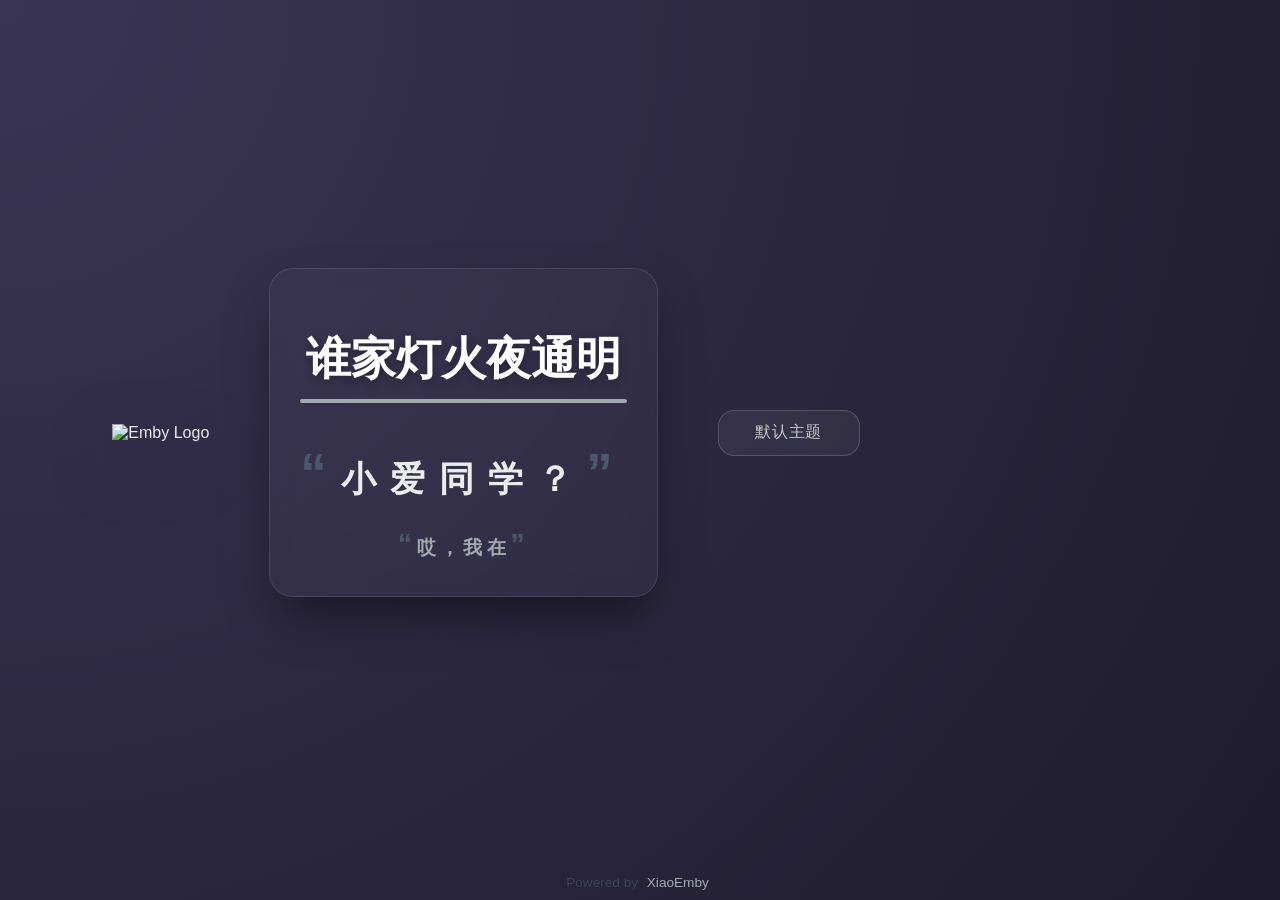
==== xiaomusic/static/index.html @ d4b13f7a "初次提交" ====
<!DOCTYPE html>
<html lang="zh-CN">

<head>
  <meta charset="UTF-8" />
  <link rel="manifest" href="/static/manifest.json" />
  <link rel="icon" href="/static/favicon.ico" />
  <meta name="viewport" content="width=device-width, initial-scale=1.0" />
  <title>小爱音箱操控面板</title>
</head>

<body>
  <div class="container_wrapper">
    <div class="logo">
      <img src="/static/logowhite_1881.png" alt="Emby Logo" />
    </div>
    <div class="desc">
      <h1>谁家灯火夜通明</h1>
      <p class="call">小爱同学？</p>
      <p class="answer">哎，我在</p>
    </div>
    <div class="options">
      <!-- 选择主题 /static/[theme] -->
      <div class="options_list">
        <a href="/static/default/index.html">默认主题</a>
      </div>

    </div>
  </div>
  <footer>
    Powered by <a href="https://github.com/backtracker/xiaoemby">XiaoEmby</a>
  </footer>
  <style>
    @font-face {
      font-family: "得意黑 斜体";
      font-weight: 400;
      src: url("//at.alicdn.com/wf/webfont/603VmyqiyGMz/gJk2ny0v51vn.woff2") format("woff2"),
        url("//at.alicdn.com/wf/webfont/603VmyqiyGMz/e2C1wSBHH86h.woff") format("woff");
      font-display: swap;
    }

    @font-face {
      font-family: "阿里妈妈数黑体 Bold";
      font-weight: 700;
      src: url("//at.alicdn.com/wf/webfont/603VmyqiyGMz/4DWYdFK3dz5J.woff2") format("woff2"),
        url("//at.alicdn.com/wf/webfont/603VmyqiyGMz/V7EBEKlNSdxC.woff") format("woff");
      font-display: swap;
    }

    body {
      background: radial-gradient(circle at top left, #3a3555, #1e1b2e);
      color: #ebedec;
      height: 100vh;
      height: 100dvh;
      margin: 0;
      font-family: -apple-system, BlinkMacSystemFont, "Segoe UI", Roboto, "Helvetica Neue", Arial, sans-serif;
      display: flex;
      flex-direction: column;
      overflow-y: auto;
    }

    .container_wrapper {
      display: flex;
      flex: 1;
      justify-content: center;
      align-items: center;
      flex-wrap: wrap;
      padding: 20px;
      gap: 40px;
      box-sizing: border-box;
    }

    h1 {
      font-weight: 700;
      color: #fff;
      max-width: 600px;
      font-family: "得意黑 斜体", sans-serif;
      font-size: 2.8em;
      margin-bottom: 30px;
      text-shadow: 0 4px 10px rgba(0, 0, 0, 0.3);
      position: relative;
    }

    h1::after {
      content: "";
      display: block;
      height: 4px;
      background: #a2a9af;
      margin-top: 10px;
      border-radius: 2px;
    }

    .container_wrapper .logo img {
      width: 160px;
      height: auto;
      filter: drop-shadow(0 20px 30px rgba(0, 0, 0, 0.5));
      transition: transform 0.5s cubic-bezier(0.175, 0.885, 0.32, 1.275);
    }

    .container_wrapper .logo img:hover {
      transform: scale(1.05) rotate(5deg);
    }

    .desc {
      text-align: center;
      margin: 20px;
      padding: 30px;
      background: rgba(255, 255, 255, 0.03);
      backdrop-filter: blur(10px);
      border-radius: 24px;
      border: 1px solid rgba(255, 255, 255, 0.1);
      box-shadow: 0 25px 50px -12px rgba(0, 0, 0, 0.5);
    }

    .desc p {
      font-size: 1.2em;
      margin: 0;
      padding: 0;
      font-family: "阿里妈妈数黑体 Bold";
      font-weight: 800;
    }

    p.call {
      letter-spacing: 0.4em;
      font-size: 2.2em;
      line-height: 1.5;
      font-style: normal;
    }

    p.answer {
      letter-spacing: 0.23em;
      line-height: 1.5;
      font-style: normal;
      color: #a2a9af;
      margin-top: 10px;
    }

    .desc p::before,
    .desc p::after {
      font-family: "Lucida Sans", "Lucida Sans Regular", "Lucida Grande",
        "Lucida Sans Unicode", Geneva, Verdana, sans-serif;
      font-size: 1.5em;
      color: #4c5870;
    }

    .desc p::before {
      content: "“";
    }

    .desc p::after {
      content: "”";
    }

    .options {
      display: grid;
      grid-template-columns: repeat(2, 1fr);
      user-select: none;
      gap: 12px;
      max-width: 400px;
    }

    @media screen and (min-width: 1200px) {
      .options {
        grid-template-columns: repeat(3, 1fr);
        max-width: 540px;
      }
    }

    .options .options_list {
      font-size: 1em;
      position: relative;
      border: 1px solid rgba(162, 169, 175, 0.3);
      border-radius: 16px;
      background: rgba(255, 255, 255, 0.05);
      transition: all 0.4s cubic-bezier(0.4, 0, 0.2, 1);
      width: auto;
      min-width: 140px;
      height: 44px;
      display: flex;
      align-items: center;
      justify-content: center;
      overflow: hidden;
    }

    .options .options_list:hover {
      background: rgba(255, 255, 255, 0.1);
      border-color: rgba(255, 255, 255, 0.5);
      transform: translateY(-2px);
      box-shadow: 0 10px 20px rgba(0, 0, 0, 0.2);
    }

    .options .options_list:active {
      transform: translateY(0);
    }

    .options a {
      color: rgba(235, 237, 236, 0.8);
      text-decoration: none;
      width: 100%;
      height: 100%;
      display: flex;
      align-items: center;
      justify-content: center;
      transition: color 0.3s ease;
      font-weight: 500;
      letter-spacing: 0.05em;
    }

    .options .options_list:hover a {
      color: #fff;
    }

    @media screen and (max-width: 1024px) {
      .container_wrapper {
        gap: 20px;
        padding-top: 20px;
      }
      h1 {
        font-size: 1.8em;
        text-align: center;
        margin-bottom: 15px;
      }
      h1::after {
        margin: 8px auto;
      }
      .container_wrapper .logo img {
        width: 120px;
      }
    }

    @media screen and (max-width: 510px) {
      .container_wrapper {
        flex-direction: column;
        justify-content: center;
        flex-wrap: nowrap;
        gap: 4px;
        padding: 8px;
      }
      .container_wrapper .logo img {
        width: 70px;
      }
      .desc {
        padding: 10px;
        margin: 5px;
        border-radius: 12px;
      }
      h1 {
        font-size: 1.3em;
        margin-bottom: 6px;
      }
      h1::after {
        height: 2px;
        margin: 4px auto;
      }
      .options {
        display: grid;
        grid-template-columns: repeat(2, 1fr);
        gap: 6px;
        width: 100%;
        max-width: 290px;
      }
      .options .options_list {
        width: auto;
        font-size: 0.8em;
        height: 34px;
        min-width: 120px;
        border-radius: 8px;
      }
      p.call {
        font-size: 1.1em;
      }
      p.answer {
        font-size: 0.8em;
        margin-top: 2px;
      }
    }

    /* 针对极矮屏幕（如 iPhone SE 1代/小窗模式）的特殊优化 */
    @media screen and (max-height: 600px) and (max-width: 510px) {
      .container_wrapper {
        gap: 5px;
      }
      .container_wrapper .logo img {
        width: 60px;
      }
      .desc {
        padding: 8px;
      }
      p.call {
        font-size: 1em;
      }
      .options .options_list {
        height: 32px;
      }
    }

    footer {
      padding: 10px;
      text-align: center;
      color: rgba(76, 88, 112, 0.6);
      font-size: 0.85em;
    }

    footer a {
      color: #a2a9af;
      text-decoration: none;
      margin: 0 5px;
      border-bottom: 1px solid transparent;
      transition: all 0.3s ease;
    }

    footer a:hover {
      color: #fff;
      border-bottom-color: #fff;
    }
  </style>
</body>

</html>
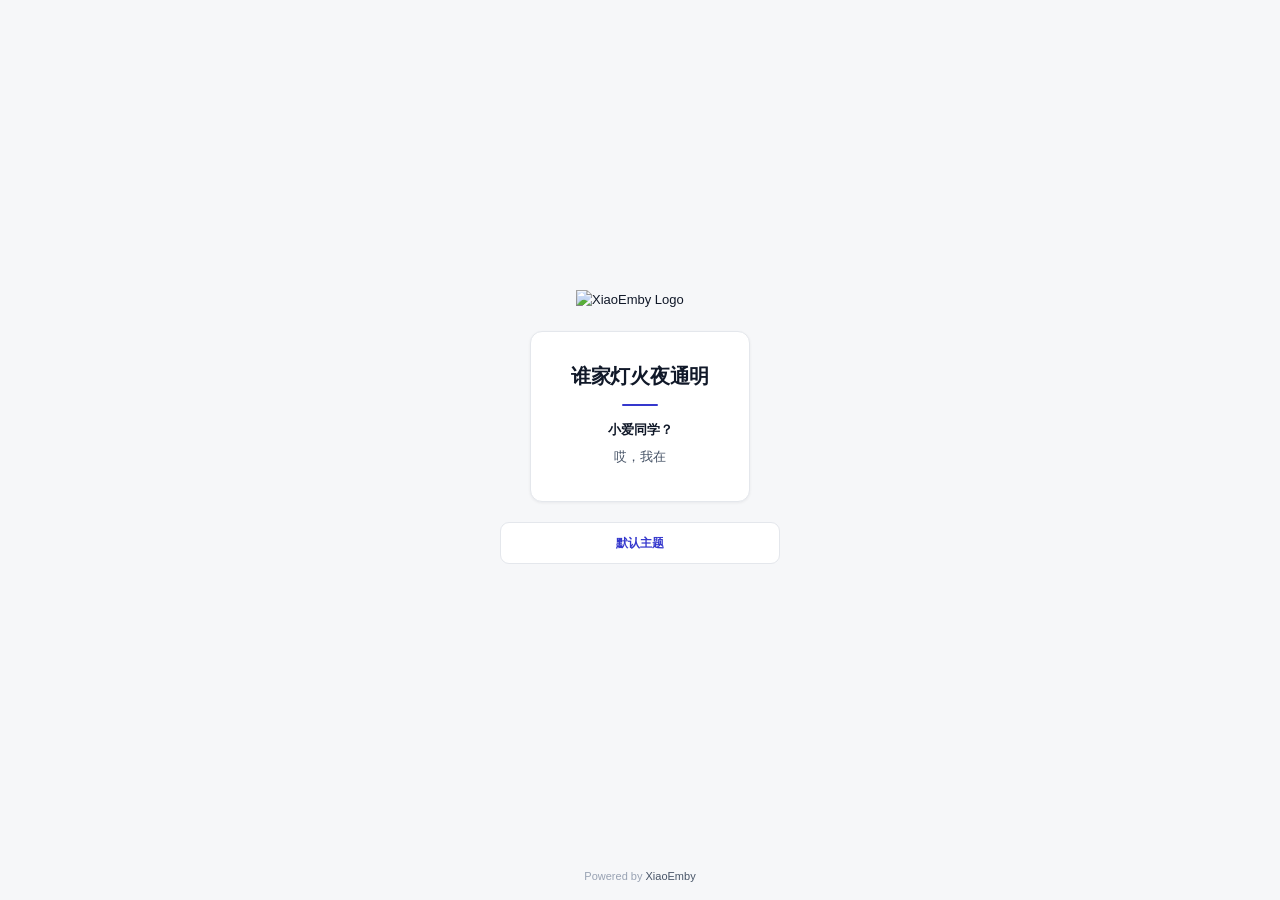
==== commit 28526568: "feat: 设置页重构、Emby 用户登录上报与定时开关语音口令 (v0.0.18-rc3)" ====
--- a/xiaomusic/static/index.html
+++ b/xiaomusic/static/index.html
@@ -6,13 +6,114 @@
   <link rel="manifest" href="/static/manifest.json" />
   <link rel="icon" href="/static/favicon.ico" />
   <meta name="viewport" content="width=device-width, initial-scale=1.0" />
-  <title>小爱音箱操控面板</title>
+  <title>XiaoEmby</title>
+  <style>
+    :root {
+      --bg: #f6f7f9;
+      --card: #fff;
+      --ink: #101828;
+      --sub: #475467;
+      --muted: #98a2b3;
+      --line: #e4e7ec;
+      --accent: #3538cd;
+      --accent-bg: #eef2ff;
+      --radius: 12px;
+      --shadow: 0 1px 3px rgba(16, 24, 40, .06);
+    }
+    * { box-sizing: border-box; }
+    body {
+      margin: 0;
+      min-height: 100vh;
+      min-height: 100dvh;
+      background: var(--bg);
+      color: var(--ink);
+      font: 13px/1.6 -apple-system, BlinkMacSystemFont, "Segoe UI", Roboto, "Microsoft YaHei", sans-serif;
+      display: flex;
+      flex-direction: column;
+    }
+    .container_wrapper {
+      flex: 1;
+      display: flex;
+      flex-direction: column;
+      align-items: center;
+      justify-content: center;
+      gap: 20px;
+      padding: 40px 20px;
+    }
+    .logo img { width: 128px; height: auto; display: block; }
+    .desc {
+      text-align: center;
+      background: var(--card);
+      border: 1px solid var(--line);
+      border-radius: var(--radius);
+      box-shadow: var(--shadow);
+      padding: 28px 40px;
+      max-width: 520px;
+    }
+    h1 {
+      margin: 0 0 14px;
+      font-size: 20px;
+      font-weight: 650;
+      letter-spacing: -.3px;
+    }
+    h1::after {
+      content: "";
+      display: block;
+      width: 36px;
+      height: 2px;
+      background: var(--accent);
+      margin: 12px auto 0;
+      border-radius: 2px;
+    }
+    .desc p { margin: 6px 0; font-size: 13px; color: var(--sub); }
+    p.call { color: var(--ink); font-weight: 600; }
+    .options {
+      display: grid;
+      grid-template-columns: 1fr;
+      gap: 10px;
+      width: 100%;
+      max-width: 280px;
+    }
+    .options .options_list {
+      border: 1px solid var(--line);
+      border-radius: 9px;
+      background: #fff;
+      transition: border-color .15s, background .15s;
+    }
+    .options .options_list:hover {
+      border-color: var(--accent);
+      background: var(--accent-bg);
+    }
+    .options a {
+      display: flex;
+      align-items: center;
+      justify-content: center;
+      height: 40px;
+      color: var(--accent);
+      text-decoration: none;
+      font-weight: 600;
+      font-size: 12px;
+    }
+    footer {
+      text-align: center;
+      padding: 14px;
+      color: var(--muted);
+      font-size: 11px;
+    }
+    footer a { color: var(--sub); text-decoration: none; }
+    footer a:hover { color: var(--accent); }
+    @media screen and (max-width: 510px) {
+      .logo img { width: 92px; }
+      .desc { padding: 20px; }
+      h1 { font-size: 17px; }
+    }
+  </style>
 </head>
 
 <body>
   <div class="container_wrapper">
     <div class="logo">
-      <img src="/static/logowhite_1881.png" alt="Emby Logo" />
+      <img src="/static/logowhite_1881.png" alt="XiaoEmby Logo" />
     </div>
     <div class="desc">
       <h1>谁家灯火夜通明</h1>
@@ -20,300 +121,14 @@
       <p class="answer">哎，我在</p>
     </div>
     <div class="options">
-      <!-- 选择主题 /static/[theme] -->
       <div class="options_list">
         <a href="/static/default/index.html">默认主题</a>
       </div>
-
     </div>
   </div>
   <footer>
     Powered by <a href="https://github.com/backtracker/xiaoemby">XiaoEmby</a>
   </footer>
-  <style>
-    @font-face {
-      font-family: "得意黑 斜体";
-      font-weight: 400;
-      src: url("//at.alicdn.com/wf/webfont/603VmyqiyGMz/gJk2ny0v51vn.woff2") format("woff2"),
-        url("//at.alicdn.com/wf/webfont/603VmyqiyGMz/e2C1wSBHH86h.woff") format("woff");
-      font-display: swap;
-    }
-
-    @font-face {
-      font-family: "阿里妈妈数黑体 Bold";
-      font-weight: 700;
-      src: url("//at.alicdn.com/wf/webfont/603VmyqiyGMz/4DWYdFK3dz5J.woff2") format("woff2"),
-        url("//at.alicdn.com/wf/webfont/603VmyqiyGMz/V7EBEKlNSdxC.woff") format("woff");
-      font-display: swap;
-    }
-
-    body {
-      background: radial-gradient(circle at top left, #3a3555, #1e1b2e);
-      color: #ebedec;
-      height: 100vh;
-      height: 100dvh;
-      margin: 0;
-      font-family: -apple-system, BlinkMacSystemFont, "Segoe UI", Roboto, "Helvetica Neue", Arial, sans-serif;
-      display: flex;
-      flex-direction: column;
-      overflow-y: auto;
-    }
-
-    .container_wrapper {
-      display: flex;
-      flex: 1;
-      justify-content: center;
-      align-items: center;
-      flex-wrap: wrap;
-      padding: 20px;
-      gap: 40px;
-      box-sizing: border-box;
-    }
-
-    h1 {
-      font-weight: 700;
-      color: #fff;
-      max-width: 600px;
-      font-family: "得意黑 斜体", sans-serif;
-      font-size: 2.8em;
-      margin-bottom: 30px;
-      text-shadow: 0 4px 10px rgba(0, 0, 0, 0.3);
-      position: relative;
-    }
-
-    h1::after {
-      content: "";
-      display: block;
-      height: 4px;
-      background: #a2a9af;
-      margin-top: 10px;
-      border-radius: 2px;
-    }
-
-    .container_wrapper .logo img {
-      width: 160px;
-      height: auto;
-      filter: drop-shadow(0 20px 30px rgba(0, 0, 0, 0.5));
-      transition: transform 0.5s cubic-bezier(0.175, 0.885, 0.32, 1.275);
-    }
-
-    .container_wrapper .logo img:hover {
-      transform: scale(1.05) rotate(5deg);
-    }
-
-    .desc {
-      text-align: center;
-      margin: 20px;
-      padding: 30px;
-      background: rgba(255, 255, 255, 0.03);
-      backdrop-filter: blur(10px);
-      border-radius: 24px;
-      border: 1px solid rgba(255, 255, 255, 0.1);
-      box-shadow: 0 25px 50px -12px rgba(0, 0, 0, 0.5);
-    }
-
-    .desc p {
-      font-size: 1.2em;
-      margin: 0;
-      padding: 0;
-      font-family: "阿里妈妈数黑体 Bold";
-      font-weight: 800;
-    }
-
-    p.call {
-      letter-spacing: 0.4em;
-      font-size: 2.2em;
-      line-height: 1.5;
-      font-style: normal;
-    }
-
-    p.answer {
-      letter-spacing: 0.23em;
-      line-height: 1.5;
-      font-style: normal;
-      color: #a2a9af;
-      margin-top: 10px;
-    }
-
-    .desc p::before,
-    .desc p::after {
-      font-family: "Lucida Sans", "Lucida Sans Regular", "Lucida Grande",
-        "Lucida Sans Unicode", Geneva, Verdana, sans-serif;
-      font-size: 1.5em;
-      color: #4c5870;
-    }
-
-    .desc p::before {
-      content: "“";
-    }
-
-    .desc p::after {
-      content: "”";
-    }
-
-    .options {
-      display: grid;
-      grid-template-columns: repeat(2, 1fr);
-      user-select: none;
-      gap: 12px;
-      max-width: 400px;
-    }
-
-    @media screen and (min-width: 1200px) {
-      .options {
-        grid-template-columns: repeat(3, 1fr);
-        max-width: 540px;
-      }
-    }
-
-    .options .options_list {
-      font-size: 1em;
-      position: relative;
-      border: 1px solid rgba(162, 169, 175, 0.3);
-      border-radius: 16px;
-      background: rgba(255, 255, 255, 0.05);
-      transition: all 0.4s cubic-bezier(0.4, 0, 0.2, 1);
-      width: auto;
-      min-width: 140px;
-      height: 44px;
-      display: flex;
-      align-items: center;
-      justify-content: center;
-      overflow: hidden;
-    }
-
-    .options .options_list:hover {
-      background: rgba(255, 255, 255, 0.1);
-      border-color: rgba(255, 255, 255, 0.5);
-      transform: translateY(-2px);
-      box-shadow: 0 10px 20px rgba(0, 0, 0, 0.2);
-    }
-
-    .options .options_list:active {
-      transform: translateY(0);
-    }
-
-    .options a {
-      color: rgba(235, 237, 236, 0.8);
-      text-decoration: none;
-      width: 100%;
-      height: 100%;
-      display: flex;
-      align-items: center;
-      justify-content: center;
-      transition: color 0.3s ease;
-      font-weight: 500;
-      letter-spacing: 0.05em;
-    }
-
-    .options .options_list:hover a {
-      color: #fff;
-    }
-
-    @media screen and (max-width: 1024px) {
-      .container_wrapper {
-        gap: 20px;
-        padding-top: 20px;
-      }
-      h1 {
-        font-size: 1.8em;
-        text-align: center;
-        margin-bottom: 15px;
-      }
-      h1::after {
-        margin: 8px auto;
-      }
-      .container_wrapper .logo img {
-        width: 120px;
-      }
-    }
-
-    @media screen and (max-width: 510px) {
-      .container_wrapper {
-        flex-direction: column;
-        justify-content: center;
-        flex-wrap: nowrap;
-        gap: 4px;
-        padding: 8px;
-      }
-      .container_wrapper .logo img {
-        width: 70px;
-      }
-      .desc {
-        padding: 10px;
-        margin: 5px;
-        border-radius: 12px;
-      }
-      h1 {
-        font-size: 1.3em;
-        margin-bottom: 6px;
-      }
-      h1::after {
-        height: 2px;
-        margin: 4px auto;
-      }
-      .options {
-        display: grid;
-        grid-template-columns: repeat(2, 1fr);
-        gap: 6px;
-        width: 100%;
-        max-width: 290px;
-      }
-      .options .options_list {
-        width: auto;
-        font-size: 0.8em;
-        height: 34px;
-        min-width: 120px;
-        border-radius: 8px;
-      }
-      p.call {
-        font-size: 1.1em;
-      }
-      p.answer {
-        font-size: 0.8em;
-        margin-top: 2px;
-      }
-    }
-
-    /* 针对极矮屏幕（如 iPhone SE 1代/小窗模式）的特殊优化 */
-    @media screen and (max-height: 600px) and (max-width: 510px) {
-      .container_wrapper {
-        gap: 5px;
-      }
-      .container_wrapper .logo img {
-        width: 60px;
-      }
-      .desc {
-        padding: 8px;
-      }
-      p.call {
-        font-size: 1em;
-      }
-      .options .options_list {
-        height: 32px;
-      }
-    }
-
-    footer {
-      padding: 10px;
-      text-align: center;
-      color: rgba(76, 88, 112, 0.6);
-      font-size: 0.85em;
-    }
-
-    footer a {
-      color: #a2a9af;
-      text-decoration: none;
-      margin: 0 5px;
-      border-bottom: 1px solid transparent;
-      transition: all 0.3s ease;
-    }
-
-    footer a:hover {
-      color: #fff;
-      border-bottom-color: #fff;
-    }
-  </style>
 </body>
 
 </html>
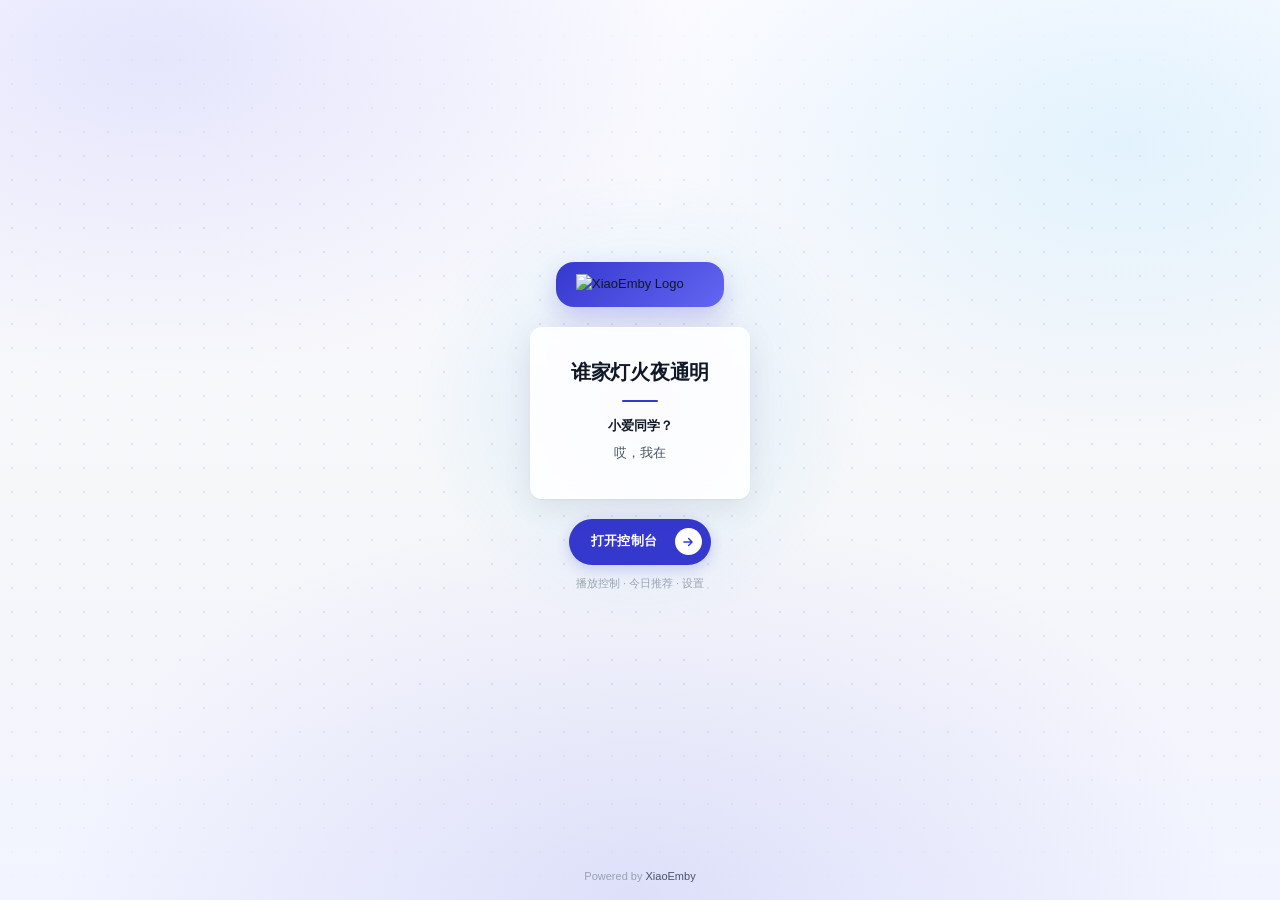
==== commit dea7cc36: "style(home): 重设计首页背景与主行动按钮" ====
--- a/xiaomusic/static/index.html
+++ b/xiaomusic/static/index.html
@@ -25,14 +25,36 @@
       margin: 0;
       min-height: 100vh;
       min-height: 100dvh;
-      background: var(--bg);
+      background:
+        radial-gradient(900px 520px at 12% 6%, rgba(99, 102, 241, .14), transparent 62%),
+        radial-gradient(760px 480px at 88% 16%, rgba(56, 189, 248, .12), transparent 64%),
+        radial-gradient(900px 600px at 50% 100%, rgba(53, 56, 205, .11), transparent 66%),
+        linear-gradient(180deg, #fbfbff 0%, var(--bg) 55%, #f2f4ff 100%);
       color: var(--ink);
       font: 13px/1.6 -apple-system, BlinkMacSystemFont, "Segoe UI", Roboto, "Microsoft YaHei", sans-serif;
       display: flex;
       flex-direction: column;
+      position: relative;
+    }
+    body::before {
+      content: "";
+      position: fixed;
+      inset: 0;
+      pointer-events: none;
+      z-index: 0;
+      background-image: radial-gradient(rgba(53, 56, 205, .10) 1px, transparent 1px);
+      background-size: 24px 24px;
+      -webkit-mask-image: linear-gradient(180deg, transparent, #000 22%, #000 76%, transparent);
+      mask-image: linear-gradient(180deg, transparent, #000 22%, #000 76%, transparent);
+    }
+    .container_wrapper,
+    footer {
+      position: relative;
+      z-index: 1;
     }
     .container_wrapper {
       flex: 1;
+      position: relative;
       display: flex;
       flex-direction: column;
       align-items: center;
@@ -40,13 +62,36 @@
       gap: 20px;
       padding: 40px 20px;
     }
+    .container_wrapper::before {
+      content: "";
+      position: absolute;
+      width: 460px;
+      height: 460px;
+      top: 50%;
+      left: 50%;
+      transform: translate(-50%, -56%);
+      background: radial-gradient(circle, rgba(99, 102, 241, .14), rgba(56, 189, 248, .05) 45%, transparent 70%);
+      pointer-events: none;
+      z-index: -1;
+    }
+    .logo {
+      display: inline-flex;
+      align-items: center;
+      justify-content: center;
+      padding: 12px 20px;
+      border-radius: 18px;
+      background: linear-gradient(135deg, #3538cd, #6366f1);
+      box-shadow: 0 10px 24px rgba(53, 56, 205, .22);
+    }
     .logo img { width: 128px; height: auto; display: block; }
     .desc {
       text-align: center;
-      background: var(--card);
-      border: 1px solid var(--line);
+      background: rgba(255, 255, 255, .88);
+      border: 1px solid rgba(255, 255, 255, .9);
       border-radius: var(--radius);
-      box-shadow: var(--shadow);
+      box-shadow: 0 8px 30px rgba(16, 24, 40, .08), 0 1px 3px rgba(16, 24, 40, .05);
+      backdrop-filter: blur(10px);
+      -webkit-backdrop-filter: blur(10px);
       padding: 28px 40px;
       max-width: 520px;
     }
@@ -67,32 +112,52 @@
     }
     .desc p { margin: 6px 0; font-size: 13px; color: var(--sub); }
     p.call { color: var(--ink); font-weight: 600; }
-    .options {
-      display: grid;
-      grid-template-columns: 1fr;
+    .cta {
+      display: flex;
+      flex-direction: column;
+      align-items: center;
       gap: 10px;
-      width: 100%;
-      max-width: 280px;
-    }
-    .options .options_list {
-      border: 1px solid var(--line);
-      border-radius: 9px;
+    }
+    .cta-button {
+      display: inline-flex;
+      align-items: center;
+      gap: 18px;
+      min-height: 46px;
+      padding: 8px 9px 8px 22px;
+      border-radius: 999px;
+      background: var(--accent);
+      color: #fff;
+      text-decoration: none;
+      box-shadow: 0 4px 14px rgba(53, 56, 205, .22);
+      transition: transform .15s ease, box-shadow .15s ease, background .15s ease;
+    }
+    .cta-button:hover {
+      background: #2c2fbb;
+      transform: translateY(-1px);
+      box-shadow: 0 7px 18px rgba(53, 56, 205, .28);
+    }
+    .cta-button:focus-visible {
+      outline: 3px solid rgba(53, 56, 205, .28);
+      outline-offset: 3px;
+    }
+    .cta-label {
+      font-weight: 600;
+      font-size: 13px;
+      letter-spacing: .01em;
+    }
+    .cta-arrow {
+      display: inline-grid;
+      place-items: center;
+      width: 27px;
+      height: 27px;
+      border-radius: 50%;
       background: #fff;
-      transition: border-color .15s, background .15s;
-    }
-    .options .options_list:hover {
-      border-color: var(--accent);
-      background: var(--accent-bg);
-    }
-    .options a {
-      display: flex;
-      align-items: center;
-      justify-content: center;
-      height: 40px;
       color: var(--accent);
-      text-decoration: none;
-      font-weight: 600;
-      font-size: 12px;
+    }
+    .cta-hint {
+      color: var(--muted);
+      font-size: 11px;
+      text-align: center;
     }
     footer {
       text-align: center;
@@ -120,10 +185,14 @@
       <p class="call">小爱同学？</p>
       <p class="answer">哎，我在</p>
     </div>
-    <div class="options">
-      <div class="options_list">
-        <a href="/static/default/index.html">默认主题</a>
-      </div>
+    <div class="cta">
+      <a class="cta-button" href="/static/default/index.html">
+        <span class="cta-label">打开控制台</span>
+        <span class="cta-arrow" aria-hidden="true">
+          <svg width="14" height="14" viewBox="0 0 24 24" fill="none" stroke="currentColor" stroke-width="2.5" stroke-linecap="round" stroke-linejoin="round"><path d="M5 12h14M13 6l6 6-6 6" /></svg>
+        </span>
+      </a>
+      <span class="cta-hint">播放控制 · 今日推荐 · 设置</span>
     </div>
   </div>
   <footer>
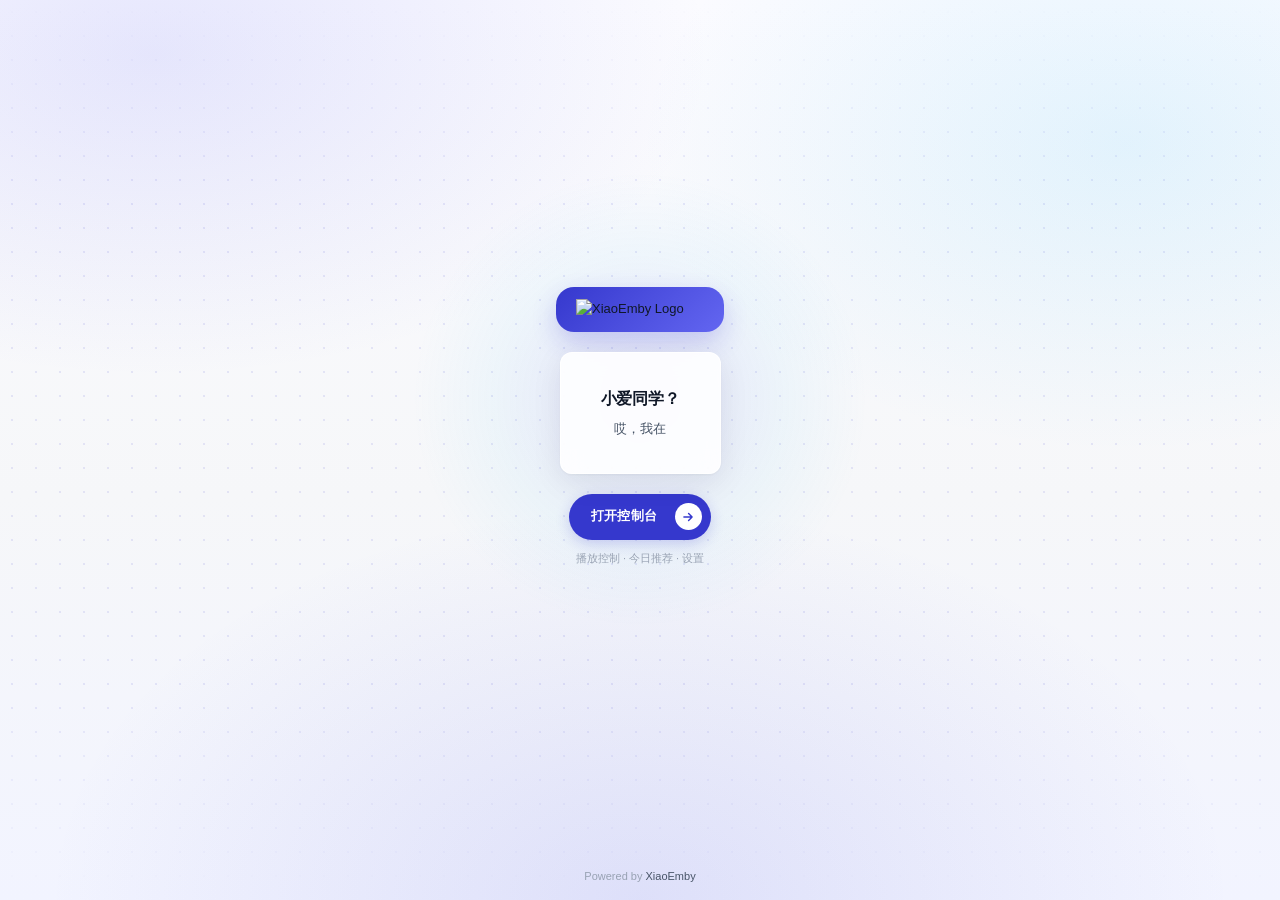
==== commit 0fcd1493: "style(home): 移除首页诗句文案" ====
--- a/xiaomusic/static/index.html
+++ b/xiaomusic/static/index.html
@@ -95,23 +95,15 @@
       padding: 28px 40px;
       max-width: 520px;
     }
-    h1 {
-      margin: 0 0 14px;
-      font-size: 20px;
+    .desc p { margin: 5px 0; font-size: 13px; color: var(--sub); }
+    p.call {
+      margin-bottom: 7px;
+      color: var(--ink);
+      font-size: 16px;
       font-weight: 650;
-      letter-spacing: -.3px;
+      letter-spacing: -.2px;
     }
-    h1::after {
-      content: "";
-      display: block;
-      width: 36px;
-      height: 2px;
-      background: var(--accent);
-      margin: 12px auto 0;
-      border-radius: 2px;
-    }
-    .desc p { margin: 6px 0; font-size: 13px; color: var(--sub); }
-    p.call { color: var(--ink); font-weight: 600; }
+    p.answer { color: var(--sub); }
     .cta {
       display: flex;
       flex-direction: column;
@@ -169,8 +161,8 @@
     footer a:hover { color: var(--accent); }
     @media screen and (max-width: 510px) {
       .logo img { width: 92px; }
-      .desc { padding: 20px; }
-      h1 { font-size: 17px; }
+      .desc { padding: 20px 26px; }
+      p.call { font-size: 15px; }
     }
   </style>
 </head>
@@ -181,7 +173,6 @@
       <img src="/static/logowhite_1881.png" alt="XiaoEmby Logo" />
     </div>
     <div class="desc">
-      <h1>谁家灯火夜通明</h1>
       <p class="call">小爱同学？</p>
       <p class="answer">哎，我在</p>
     </div>
